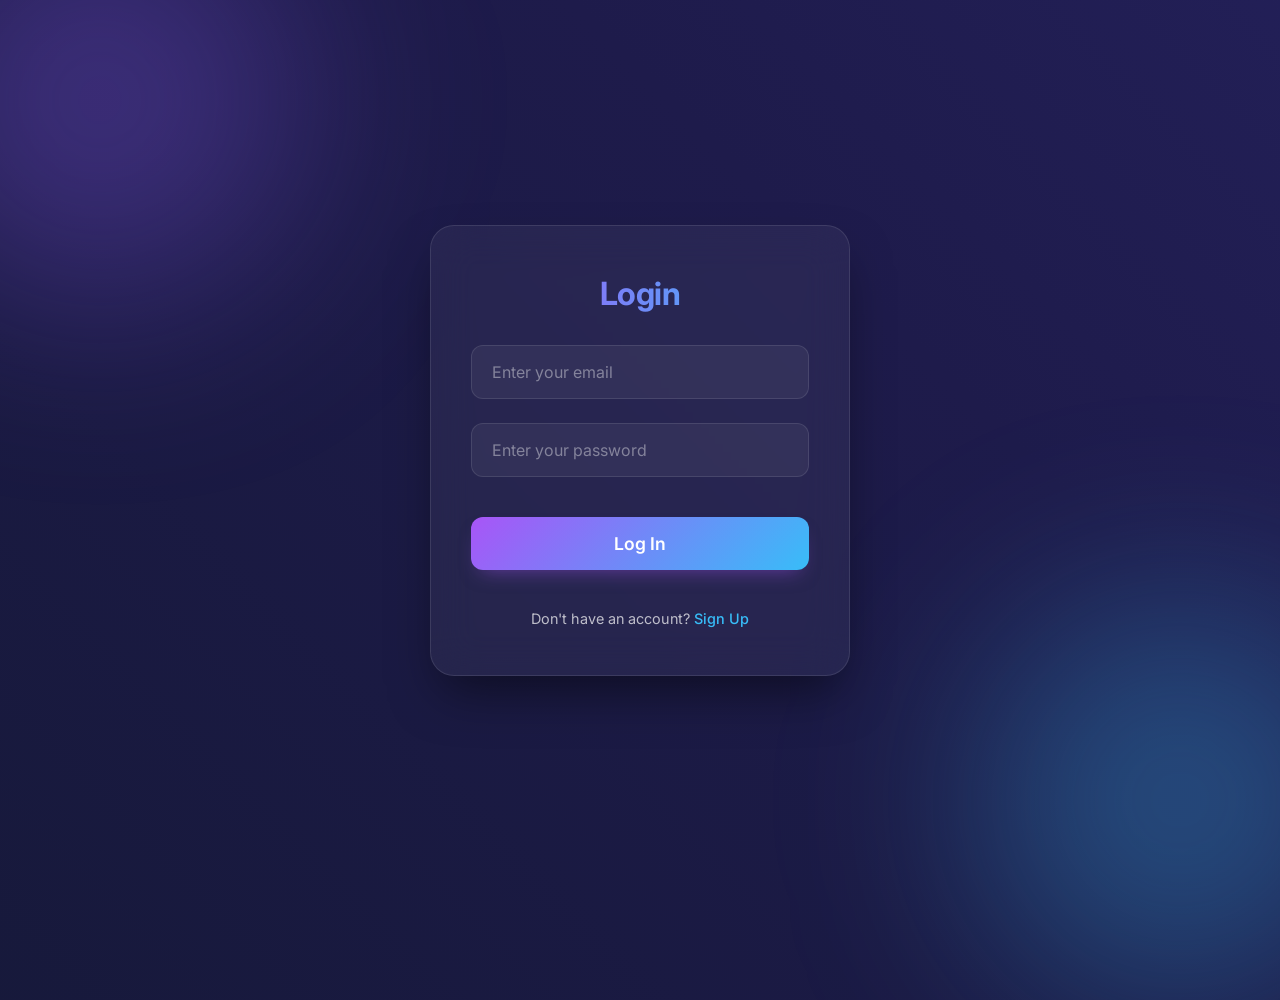
==== login.html @ d55fdf93 "design" ====
<!DOCTYPE html>
<html lang="en">
<head>
    <meta charset="UTF-8">
    <meta name="viewport" content="width=device-width, initial-scale=1.0">
    <title>Login</title>
    <link rel="stylesheet" href="style.css">
</head>
<body>
    <div class="container" id="login-container">
        <h1>Login</h1>
        <div class="input-group">
            <input id="email" placeholder="Enter your email" type="email" required>
        </div>
        <div class="input-group">
            <input id="password" placeholder="Enter your password" type="password" required>
        </div>
        <button id="btn">Log In</button>
        <div class="switch-link">
            Don't have an account? <a href="index.html">Sign Up</a>
        </div>
    </div>

    <script src="script.js"></script>
</body>
</html>
---- style.css ----
@import url('https://fonts.googleapis.com/css2?family=Inter:wght@300;400;500;600;700&display=swap');

* {
    margin: 0;
    padding: 0;
    box-sizing: border-box;
    font-family: 'Inter', sans-serif;
}

body {
    min-height: 100vh;
    display: flex;
    align-items: center;
    justify-content: center;
    background: linear-gradient(45deg, #0f172a, #1e1b4b, #312e81);
    background-size: 300% 300%;
    animation: gradientBG 15s ease infinite;
    color: #fff;
    position: relative;
    overflow: hidden;
}

/* Subtle glowing background elements */
body::before,
body::after {
    content: '';
    position: absolute;
    width: 400px;
    height: 400px;
    border-radius: 50%;
    filter: blur(100px);
    z-index: 0;
    animation: float 10s ease-in-out infinite alternate;
}

body::before {
    background: rgba(139, 92, 246, 0.3);
    top: -100px;
    left: -100px;
}

body::after {
    background: rgba(56, 189, 248, 0.3);
    bottom: -100px;
    right: -100px;
    animation-delay: -5s;
}

@keyframes gradientBG {
    0% {
        background-position: 0% 50%;
    }

    50% {
        background-position: 100% 50%;
    }

    100% {
        background-position: 0% 50%;
    }
}

@keyframes float {
    0% {
        transform: translate(0, 0) scale(1);
    }

    100% {
        transform: translate(50px, 50px) scale(1.1);
    }
}

/* Glassmorphism Container */
.container,
.form {
    background: rgba(255, 255, 255, 0.05);
    backdrop-filter: blur(20px);
    -webkit-backdrop-filter: blur(20px);
    border: 1px solid rgba(255, 255, 255, 0.1);
    padding: 3rem 2.5rem;
    border-radius: 24px;
    box-shadow: 0 25px 50px -12px rgba(0, 0, 0, 0.5);
    width: 100%;
    max-width: 420px;
    display: flex;
    flex-direction: column;
    gap: 1.5rem;
    z-index: 1;
    position: relative;
    transition: transform 0.3s ease, box-shadow 0.3s ease;
}

.container:hover,
.form:hover {
    transform: translateY(-5px);
    box-shadow: 0 30px 60px -12px rgba(0, 0, 0, 0.6);
}

h1 {
    font-size: 2rem;
    font-weight: 700;
    text-align: center;
    margin-bottom: 0.5rem;
    background: linear-gradient(to right, #a855f7, #38bdf8);
    -webkit-background-clip: text;
    background-clip: text;
    -webkit-text-fill-color: transparent;
    letter-spacing: -0.5px;
}

.input-group {
    display: flex;
    flex-direction: column;
    gap: 0.5rem;
}

input {
    width: 100%;
    padding: 1rem 1.25rem;
    background: rgba(255, 255, 255, 0.05);
    border: 1px solid rgba(255, 255, 255, 0.1);
    border-radius: 12px;
    color: #fff;
    font-size: 1rem;
    transition: all 0.3s ease;
    outline: none;
}

input::placeholder {
    color: rgba(255, 255, 255, 0.4);
}

input:focus {
    background: rgba(255, 255, 255, 0.1);
    border-color: #a855f7;
    box-shadow: 0 0 0 4px rgba(168, 85, 247, 0.1);
}

button {
    width: 100%;
    padding: 1rem;
    margin-top: 1rem;
    background: linear-gradient(135deg, #a855f7 0%, #38bdf8 100%);
    color: white;
    border: none;
    border-radius: 12px;
    font-size: 1.1rem;
    font-weight: 600;
    cursor: pointer;
    transition: all 0.3s ease;
    box-shadow: 0 10px 20px -10px rgba(168, 85, 247, 0.5);
}

button:hover {
    transform: translateY(-2px);
    box-shadow: 0 15px 25px -10px rgba(168, 85, 247, 0.6);
    background: linear-gradient(135deg, #9333ea 0%, #0284c7 100%);
}

button:active {
    transform: translateY(1px);
}

.switch-link {
    text-align: center;
    margin-top: 1rem;
    font-size: 0.9rem;
    color: rgba(255, 255, 255, 0.7);
    z-index: 1;
}

.switch-link a {
    color: #38bdf8;
    text-decoration: none;
    font-weight: 500;
    transition: color 0.3s ease;
}

.switch-link a:hover {
    color: #7dd3fc;
    text-decoration: underline;
}

/* Welcome Page specific styles */
.welcome-container {
    text-align: center;
    padding: 4rem;
}

.welcome-emoji {
    font-size: 4rem;
    margin-bottom: 1rem;
    animation: wave 2.5s infinite;
    display: inline-block;
}

.welcome-message {
    font-size: 1.2rem;
    color: rgba(255, 255, 255, 0.8);
    margin-bottom: 2rem;
    line-height: 1.6;
}

.welcome-container button {
    background: rgba(255, 255, 255, 0.1);
    border: 1px solid rgba(255, 255, 255, 0.2);
    box-shadow: none;
}

.welcome-container button:hover {
    background: rgba(255, 255, 255, 0.2);
    border-color: rgba(255, 255, 255, 0.3);
}

@keyframes wave {
    0% {
        transform: rotate(0deg);
    }

    10% {
        transform: rotate(14deg);
    }

    20% {
        transform: rotate(-8deg);
    }

    30% {
        transform: rotate(14deg);
    }

    40% {
        transform: rotate(-4deg);
    }

    50% {
        transform: rotate(10deg);
    }

    60% {
        transform: rotate(0deg);
    }

    100% {
        transform: rotate(0deg);
    }
}
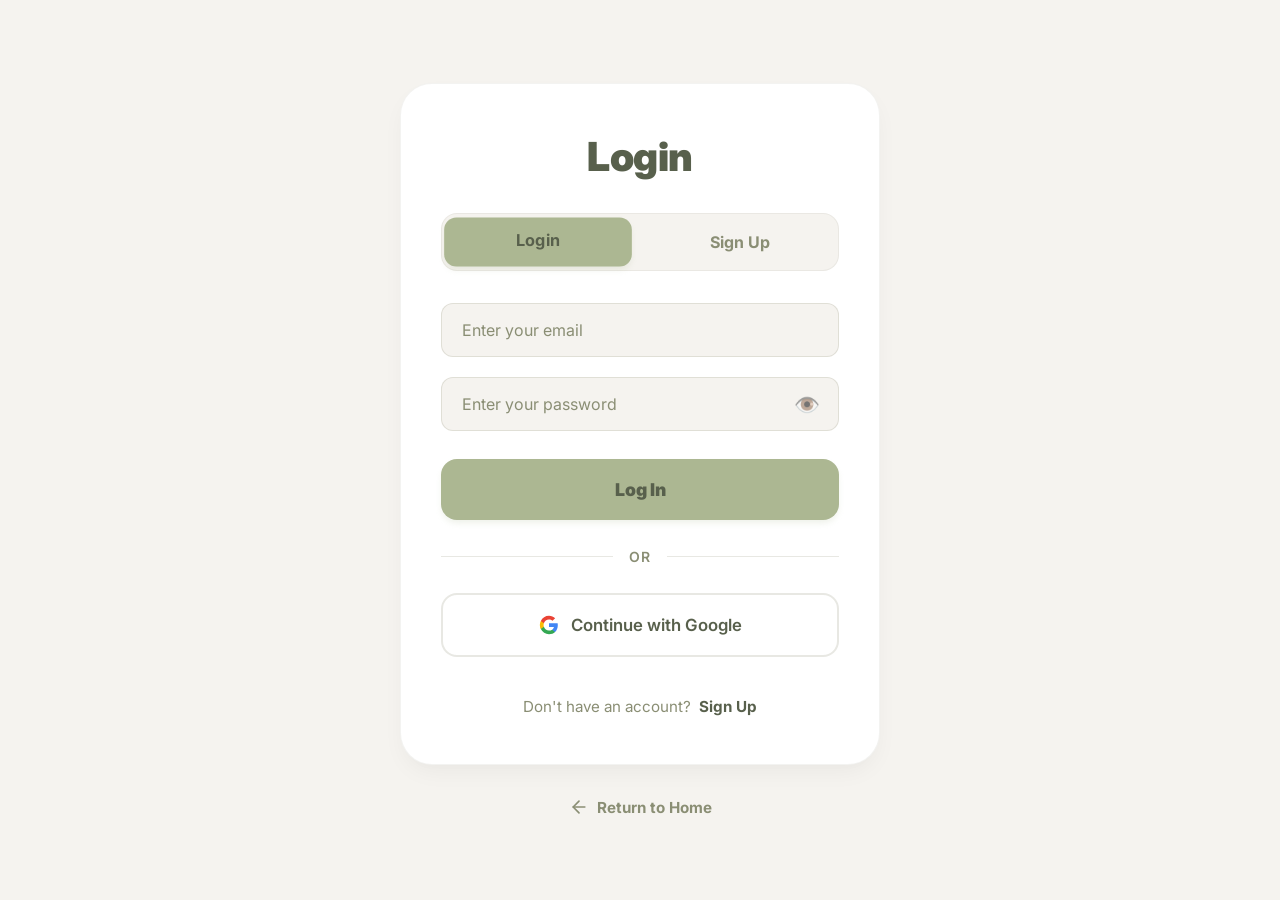
==== commit 1001dd18: "login_coffee" ====
--- a/login.html
+++ b/login.html
@@ -7,18 +7,49 @@
     <link rel="stylesheet" href="style.css">
 </head>
 <body>
-    <div class="container" id="login-container">
-        <h1>Login</h1>
-        <div class="input-group">
-            <input id="email" placeholder="Enter your email" type="email" required>
+    <div class="page-wrapper">
+        <div class="container" id="login-container">
+            <h1>Login</h1>
+            
+            <div class="mode-tabs">
+                <a href="login.html" class="tab active">Login</a>
+                <a href="index.html" class="tab inactive">Sign Up</a>
+            </div>
+
+            <div class="form-content">
+                <div class="input-group">
+                    <input id="email" placeholder="Enter your email" type="email" required>
+                </div>
+                <div class="input-group">
+                    <div class="password-container">
+                        <input id="password" placeholder="Enter your password" type="password" required>
+                        <span class="eye-icon" id="eye-icon">👁️</span>
+                    </div>
+                </div>
+
+                <button id="btn">Log In</button>
+                
+                <div class="divider">
+                    <span class="divider-line"></span>
+                    <span class="divider-text">OR</span>
+                    <span class="divider-line"></span>
+                </div>
+                
+                <button class="social-btn">
+                    <svg class="google-icon" width="20" height="20" viewBox="0 0 24 24"><path d="M22.56 12.25c0-.78-.07-1.53-.2-2.25H12v4.26h5.92c-.26 1.37-1.04 2.53-2.21 3.31v2.77h3.57c2.08-1.92 3.28-4.74 3.28-8.09z" fill="#4285F4"/><path d="M12 23c2.97 0 5.46-.98 7.28-2.66l-3.57-2.77c-.98.66-2.23 1.06-3.71 1.06-2.86 0-5.29-1.93-6.16-4.53H2.18v2.84C3.99 20.53 7.7 23 12 23z" fill="#34A853"/><path d="M5.84 14.09c-.22-.66-.35-1.36-.35-2.09s.13-1.43.35-2.09V7.07H2.18C1.43 8.55 1 10.22 1 12s.43 3.45 1.18 4.93l2.85-2.22.81-.62z" fill="#FBBC05"/><path d="M12 5.38c1.62 0 3.06.56 4.21 1.64l3.15-3.15C17.45 2.09 14.97 1 12 1 7.7 1 3.99 3.47 2.18 7.07l3.66 2.84c.87-2.6 3.3-4.53 6.16-4.53z" fill="#EA4335"/></svg>
+                    Continue with Google
+                </button>
+            </div>
+            
+            <div class="switch-link">
+                Don't have an account? <a href="index.html">Sign Up</a>
+            </div>
         </div>
-        <div class="input-group">
-            <input id="password" placeholder="Enter your password" type="password" required>
-        </div>
-        <button id="btn">Log In</button>
-        <div class="switch-link">
-            Don't have an account? <a href="index.html">Sign Up</a>
-        </div>
+
+        <a href="#" class="return-home">
+            <svg width="20" height="20" viewBox="0 0 24 24" fill="none" stroke="currentColor" stroke-width="2" stroke-linecap="round" stroke-linejoin="round"><line x1="19" y1="12" x2="5" y2="12"></line><polyline points="12 19 5 12 12 5"></polyline></svg>
+            Return to Home
+        </a>
     </div>
 
     <script src="script.js"></script>
--- a/style.css
+++ b/style.css
@@ -8,83 +8,42 @@
 }
 
 body {
+    margin: 0;
+    padding: 0;
     min-height: 100vh;
-    display: flex;
-    align-items: center;
-    justify-content: center;
-    background: linear-gradient(45deg, #0f172a, #1e1b4b, #312e81);
-    background-size: 300% 300%;
-    animation: gradientBG 15s ease infinite;
-    color: #fff;
+    background: #F5F3EF;
+    color: #58604C;
     position: relative;
     overflow: hidden;
 }
 
-/* Subtle glowing background elements */
-body::before,
-body::after {
-    content: '';
-    position: absolute;
-    width: 400px;
-    height: 400px;
-    border-radius: 50%;
-    filter: blur(100px);
-    z-index: 0;
-    animation: float 10s ease-in-out infinite alternate;
-}
-
-body::before {
-    background: rgba(139, 92, 246, 0.3);
-    top: -100px;
-    left: -100px;
-}
-
-body::after {
-    background: rgba(56, 189, 248, 0.3);
-    bottom: -100px;
-    right: -100px;
-    animation-delay: -5s;
-}
-
-@keyframes gradientBG {
-    0% {
-        background-position: 0% 50%;
-    }
-
-    50% {
-        background-position: 100% 50%;
-    }
-
-    100% {
-        background-position: 0% 50%;
-    }
-}
-
-@keyframes float {
-    0% {
-        transform: translate(0, 0) scale(1);
-    }
-
-    100% {
-        transform: translate(50px, 50px) scale(1.1);
-    }
-}
-
-/* Glassmorphism Container */
+/* Page Wrapper */
+.page-wrapper {
+    width: 100%;
+    min-height: 100vh;
+    display: flex;
+    flex-direction: column;
+    align-items: center;
+    justify-content: center;
+    padding: 2rem 1rem;
+    gap: 2rem;
+    z-index: 1;
+    position: relative;
+}
+
+/* Container */
 .container,
 .form {
-    background: rgba(255, 255, 255, 0.05);
-    backdrop-filter: blur(20px);
-    -webkit-backdrop-filter: blur(20px);
-    border: 1px solid rgba(255, 255, 255, 0.1);
+    background: #FFFFFF;
+    border: 1px solid rgba(138, 142, 116, 0.1);
     padding: 3rem 2.5rem;
-    border-radius: 24px;
-    box-shadow: 0 25px 50px -12px rgba(0, 0, 0, 0.5);
-    width: 100%;
-    max-width: 420px;
+    border-radius: 32px;
+    box-shadow: 0 10px 25px -5px rgba(0, 0, 0, 0.05), 0 8px 10px -6px rgba(0, 0, 0, 0.01);
+    width: 100%;
+    max-width: 480px;
     display: flex;
     flex-direction: column;
-    gap: 1.5rem;
+    gap: 2rem;
     z-index: 1;
     position: relative;
     transition: transform 0.3s ease, box-shadow 0.3s ease;
@@ -93,18 +52,15 @@
 .container:hover,
 .form:hover {
     transform: translateY(-5px);
-    box-shadow: 0 30px 60px -12px rgba(0, 0, 0, 0.6);
+    box-shadow: 0 20px 25px -5px rgba(0, 0, 0, 0.05), 0 10px 10px -5px rgba(0, 0, 0, 0.04);
 }
 
 h1 {
-    font-size: 2rem;
-    font-weight: 700;
-    text-align: center;
-    margin-bottom: 0.5rem;
-    background: linear-gradient(to right, #a855f7, #38bdf8);
-    -webkit-background-clip: text;
-    background-clip: text;
-    -webkit-text-fill-color: transparent;
+    font-size: 2.5rem;
+    font-weight: 900;
+    text-align: center;
+    margin-bottom: 0;
+    color: #58604C;
     letter-spacing: -0.5px;
 }
 
@@ -114,71 +70,211 @@
     gap: 0.5rem;
 }
 
+.password-container {
+    position: relative;
+    display: flex;
+    align-items: center;
+}
+
+.eye-icon {
+    position: absolute;
+    right: 1rem;
+    cursor: pointer;
+    font-size: 1.3rem;
+    user-select: none;
+    transition: all 0.3s ease;
+    opacity: 0.6;
+    display: flex;
+    align-items: center;
+    justify-content: center;
+    width: 2rem;
+    height: 2rem;
+    border-radius: 6px;
+}
+
+.eye-icon:hover {
+    opacity: 1;
+    background: rgba(172, 183, 146, 0.15);
+    transform: scale(1.1);
+}
+
 input {
     width: 100%;
-    padding: 1rem 1.25rem;
-    background: rgba(255, 255, 255, 0.05);
-    border: 1px solid rgba(255, 255, 255, 0.1);
+    padding: 1rem 3rem 1rem 1.25rem;
+    background: #F5F3EF;
+    border: 1px solid rgba(138, 142, 116, 0.2);
     border-radius: 12px;
-    color: #fff;
+    color: #58604C;
     font-size: 1rem;
     transition: all 0.3s ease;
     outline: none;
 }
 
+.password-container input {
+    padding-right: 3rem;
+}
+
 input::placeholder {
-    color: rgba(255, 255, 255, 0.4);
+    color: #8A8E74;
 }
 
 input:focus {
-    background: rgba(255, 255, 255, 0.1);
-    border-color: #a855f7;
-    box-shadow: 0 0 0 4px rgba(168, 85, 247, 0.1);
-}
-
-button {
-    width: 100%;
-    padding: 1rem;
-    margin-top: 1rem;
-    background: linear-gradient(135deg, #a855f7 0%, #38bdf8 100%);
-    color: white;
+    background: #FFFFFF;
+    border-color: #ACB792;
+    box-shadow: 0 0 0 4px rgba(172, 183, 146, 0.2);
+}
+
+button#btn {
+    width: 100%;
+    padding: 1.25rem;
+    margin-top: 0.5rem;
+    background: #ACB792;
+    color: #58604C;
     border: none;
+    border-radius: 16px;
+    font-size: 1.1rem;
+    font-weight: 900;
+    cursor: pointer;
+    transition: all 0.3s ease;
+    box-shadow: 0 4px 6px -1px rgba(172, 183, 146, 0.2);
+}
+
+button#btn:hover {
+    transform: translateY(-2px) scale(1.02);
+    box-shadow: 0 10px 15px -3px rgba(172, 183, 146, 0.3);
+    background: #bdc5a7;
+}
+
+button#btn:active {
+    transform: translateY(1px) scale(0.98);
+}
+
+.switch-link {
+    text-align: center;
+    font-size: 0.95rem;
+    color: #8A8E74;
+    margin-top: 0.5rem;
+    z-index: 1;
+}
+
+.switch-link a {
+    color: #58604C;
+    text-decoration: none;
+    font-weight: 700;
+    transition: color 0.3s ease;
+    margin-left: 0.25rem;
+}
+
+.switch-link a:hover {
+    color: #ACB792;
+}
+
+/* Coffee Arts specific layout classes */
+.mode-tabs {
+    display: flex;
+    gap: 1rem;
+    padding: 0.25rem;
+    background: #F5F3EF;
+    border-radius: 16px;
+    border: 1px solid rgba(138, 142, 116, 0.1);
+}
+
+.tab {
+    flex: 1;
+    text-align: center;
+    padding: 0.75rem 1.5rem;
     border-radius: 12px;
-    font-size: 1.1rem;
+    font-weight: 700;
+    text-decoration: none;
+    transition: all 0.3s ease;
+    font-size: 1rem;
+}
+
+.tab.active {
+    background: #ACB792;
+    color: #58604C;
+    box-shadow: 0 4px 6px -1px rgba(172, 183, 146, 0.2);
+    transform: scale(1.02);
+}
+
+.tab.inactive {
+    color: #8A8E74;
+    border: 2px solid transparent;
+}
+
+.tab.inactive:hover {
+    background: rgba(172, 183, 146, 0.1);
+    color: #58604C;
+}
+
+.form-content {
+    display: flex;
+    flex-direction: column;
+    gap: 1.25rem;
+}
+
+.divider {
+    display: flex;
+    align-items: center;
+    text-align: center;
+    margin: 0.5rem 0;
+    color: #8A8E74;
+}
+
+.divider-line {
+    flex: 1;
+    height: 1px;
+    background: rgba(138, 142, 116, 0.2);
+}
+
+.divider-text {
+    padding: 0 1rem;
+    font-size: 0.875rem;
+    font-weight: 600;
+    letter-spacing: 1px;
+}
+
+.social-btn {
+    width: 100%;
+    display: flex;
+    align-items: center;
+    justify-content: center;
+    gap: 0.75rem;
+    padding: 1.25rem;
+    background: #FFFFFF;
+    border: 2px solid rgba(138, 142, 116, 0.2);
+    border-radius: 16px;
+    color: #58604C;
+    font-size: 1.05rem;
     font-weight: 600;
     cursor: pointer;
     transition: all 0.3s ease;
-    box-shadow: 0 10px 20px -10px rgba(168, 85, 247, 0.5);
-}
-
-button:hover {
-    transform: translateY(-2px);
-    box-shadow: 0 15px 25px -10px rgba(168, 85, 247, 0.6);
-    background: linear-gradient(135deg, #9333ea 0%, #0284c7 100%);
-}
-
-button:active {
-    transform: translateY(1px);
-}
-
-.switch-link {
-    text-align: center;
-    margin-top: 1rem;
-    font-size: 0.9rem;
-    color: rgba(255, 255, 255, 0.7);
-    z-index: 1;
-}
-
-.switch-link a {
-    color: #38bdf8;
+}
+
+.social-btn:hover {
+    background: #F5F3EF;
+    border-color: rgba(138, 142, 116, 0.3);
+    transform: scale(1.02);
+}
+
+.social-btn:active {
+    transform: scale(0.98);
+}
+
+.return-home {
+    display: inline-flex;
+    align-items: center;
+    gap: 0.5rem;
+    color: #8A8E74;
     text-decoration: none;
-    font-weight: 500;
-    transition: color 0.3s ease;
-}
-
-.switch-link a:hover {
-    color: #7dd3fc;
-    text-decoration: underline;
+    font-weight: 700;
+    font-size: 0.95rem;
+    transition: all 0.3s ease;
+}
+
+.return-home:hover {
+    color: #58604C;
+    transform: translateX(-4px);
 }
 
 /* Welcome Page specific styles */
@@ -196,20 +292,26 @@
 
 .welcome-message {
     font-size: 1.2rem;
-    color: rgba(255, 255, 255, 0.8);
+    color: #8A8E74;
     margin-bottom: 2rem;
     line-height: 1.6;
 }
 
 .welcome-container button {
-    background: rgba(255, 255, 255, 0.1);
-    border: 1px solid rgba(255, 255, 255, 0.2);
+    background: #FFFFFF;
+    border: 2px solid rgba(138, 142, 116, 0.2);
+    color: #58604C;
     box-shadow: none;
+    padding: 1rem 2rem;
+    border-radius: 12px;
+    font-weight: 700;
+    cursor: pointer;
+    transition: all 0.3s ease;
 }
 
 .welcome-container button:hover {
-    background: rgba(255, 255, 255, 0.2);
-    border-color: rgba(255, 255, 255, 0.3);
+    background: #F5F3EF;
+    border-color: rgba(138, 142, 116, 0.3);
 }
 
 @keyframes wave {
@@ -244,4 +346,41 @@
     100% {
         transform: rotate(0deg);
     }
+}
+
+@media (max-width: 768px) {
+    body {
+        padding: 1rem;
+    }
+
+    .container {
+        padding: 2rem 1.5rem;
+        margin: 0;
+    }
+
+    h1 {
+        font-size: 1.5rem;
+    }
+
+    input {
+        padding: 0.875rem 1rem;
+        font-size: 0.875rem;
+    }
+
+    button {
+        padding: 0.875rem;
+        font-size: 1rem;
+    }
+
+    .welcome-container {
+        padding: 2rem 1.5rem;
+    }
+
+    .welcome-emoji {
+        font-size: 3rem;
+    }
+
+    .welcome-message {
+        font-size: 1rem;
+    }
 }
